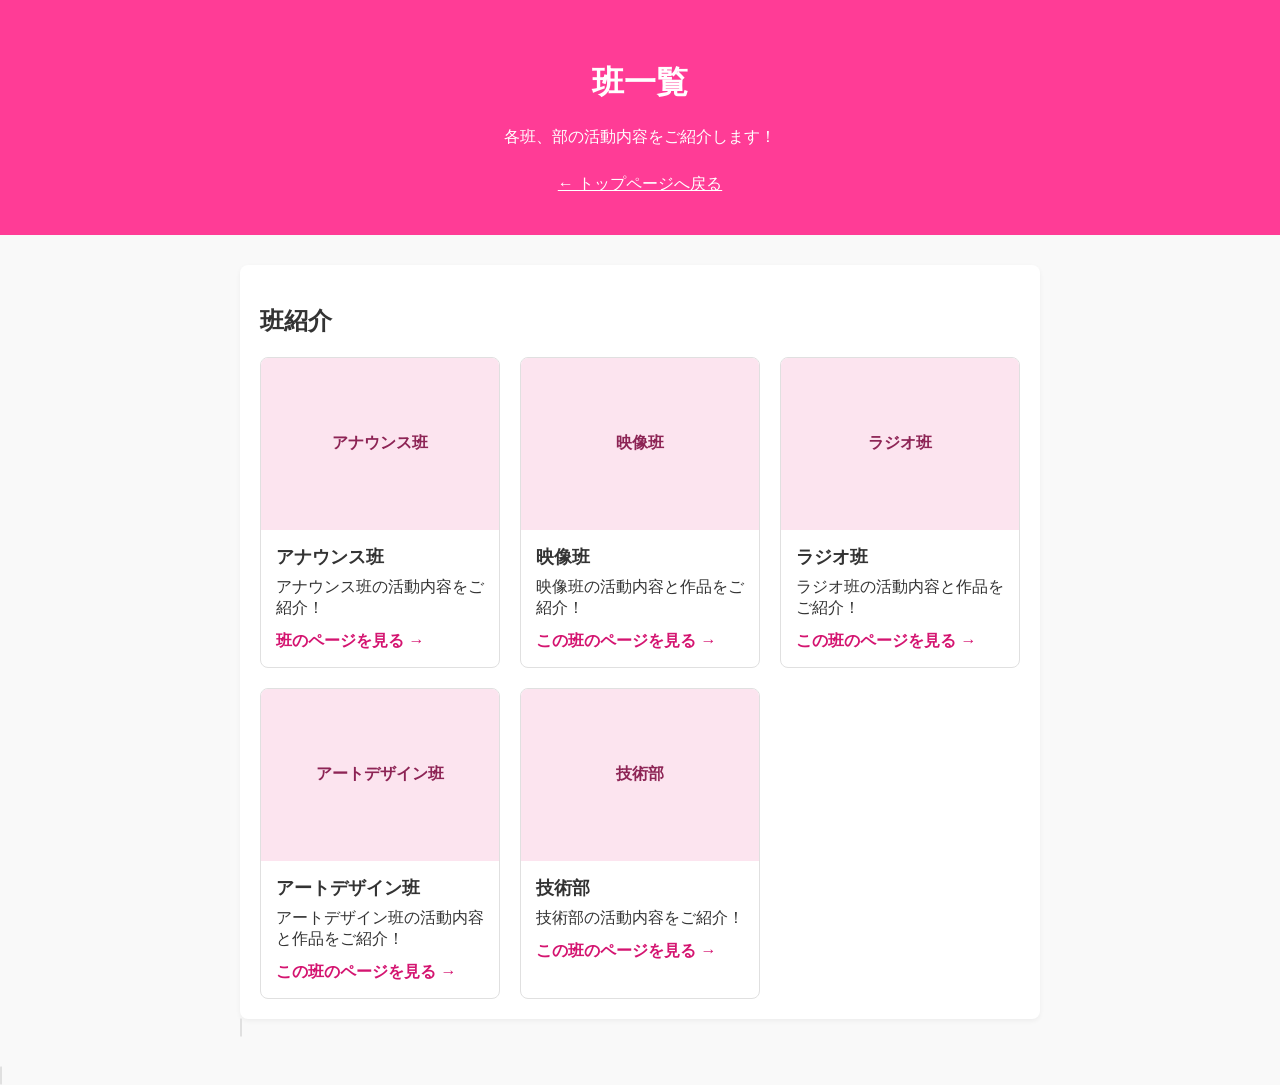
==== teams/index.html @ 5129684e "Add files via upload" ====
<!DOCTYPE html>
<html lang="ja">
<head>
  <meta charset="UTF-8">
  <meta name="viewport" content="width=device-width, initial-scale=1.0">
  <title>班一覧 - 部活動公式サイト</title>
  <link rel="stylesheet" href="../css/style.css">
</head>
<body>
  <header>
    <h1>班一覧</h1>
    <p>各班、部の活動内容をご紹介します！</p>
    <nav>
      <a href="../index.html">← トップページへ戻る</a>
    </nav>
  </header>

  <main>
    <section>
      <h2>班紹介</h2>
      <div class="team-card-container">
        <a class="team-card" href="team-a.html">
          <div class="team-thumbnail" aria-hidden="true">アナウンス班</div>
          <div class="team-card-body">
            <h3>アナウンス班</h3>
            <p>アナウンス班の活動内容をご紹介！</p>
            <span class="team-card-link">班のページを見る →</span>
          </div>
        </a>
        <a class="team-card" href="team-eizo.html">
          <div class="team-thumbnail" aria-hidden="true">映像班</div>
          <div class="team-card-body">
            <h3>映像班</h3>
            <p>映像班の活動内容と作品をご紹介！</p>
            <span class="team-card-link">この班のページを見る →</span>
          </div>
        </a>
        <a class="team-card" href="team-radio.html">
          <div class="team-thumbnail" aria-hidden="true">ラジオ班</div>
          <div class="team-card-body">
            <h3>ラジオ班</h3>
            <p>ラジオ班の活動内容と作品をご紹介！</p>
            <span class="team-card-link">この班のページを見る →</span>
          </div>
        </a>
        <a class="team-card" href="team-artdesign.html">
          <div class="team-thumbnail" aria-hidden="true">アートデザイン班</div>
          <div class="team-card-body">
            <h3>アートデザイン班</h3>
            <p>アートデザイン班の活動内容と作品をご紹介！</p>
            <span class="team-card-link">この班のページを見る →</span>
          </div>
        </a>
        <a class="team-card" href="team-technique.html">
          <div class="team-thumbnail" aria-hidden="true">技術部</div>
          <div class="team-card-body">
            <h3>技術部</h3>
            <p>技術部の活動内容をご紹介！</p>
            <span class="team-card-link">この班のページを見る →</span>
      </div>
    </section>
  </main>
</body>
</html>
---- css/style.css ----
/* 基本的なスタイル */
body {
  font-family: sans-serif;
  margin: 0;
  padding: 0;
  background-color: #f9f9f9;
  color: #333;
}

header {
  background-color: #ff3c96;
  color: white;
  text-align: center;
  padding: 40px 20px;
}

main {
  max-width: 800px;
  margin: 30px auto;
  padding: 0 20px;
}

section {
  background: white;
  padding: 20px;
  border-radius: 8px;
  box-shadow: 0 2px 5px rgba(0,0,0,0.05);
}

/* --- 班ページ・ギャラリー用スタイル --- */

/* トップに戻るナビゲーション */
header nav a {
  color: #fff;
  text-decoration: underline;
  display: inline-block;
  margin-top: 10px;
}

/* 班一覧ページ */
.team-index-link {
  margin-top: 20px;
}

.team-index-button,
.team-card-link {
  color: #d41470;
  font-weight: bold;
}

.team-index-button {
  display: inline-block;
  margin-top: 8px;
}

.team-card-container {
  display: grid;
  grid-template-columns: repeat(auto-fill, minmax(220px, 1fr));
  gap: 20px;
  margin-top: 20px;
}

.team-card {
  color: inherit;
  text-decoration: none;
  border: 1px solid #e0e0e0;
  border-radius: 8px;
  overflow: hidden;
  background-color: #fff;
}

.team-card:hover,
.team-card:focus-visible {
  box-shadow: 0 3px 10px rgba(0, 0, 0, 0.12);
}

.team-thumbnail {
  min-height: 140px;
  padding: 16px;
  background-color: #fce4ef;
  display: flex;
  align-items: center;
  justify-content: center;
  color: #8d2455;
  font-weight: bold;
  text-align: center;
}

.team-card-body {
  padding: 15px;
}

.team-card-body h3 {
  margin: 0 0 8px;
  font-size: 1.1rem;
}

.team-card-body p {
  margin: 0 0 12px;
}

/* カードを並べるグリッドコンテナ */
.card-container {
  display: grid;
  grid-template-columns: repeat(auto-fill, minmax(250px, 1fr));
  gap: 20px;
  margin-top: 20px;
}

/* 制作者ごとの作品グループ */
.creator-group + .creator-group {
  margin-top: 24px;
}

.creator-group h3 {
  margin-top: 0;
}

/* 作品カード */
.work-card {
  border: 1px solid #e0e0e0;
  border-radius: 8px;
  overflow: hidden;
  background-color: #fff;
}

/* 画像が入る前のダミー枠 */
.card-image-placeholder {
  width: 100%;
  height: 160px;
  background-color: #ddd;
  display: flex;
  align-items: center;
  justify-content: center;
  color: #666;
  font-weight: bold;
}

/* 実際に画像（img）を入れた場合 */
.work-card img {
  width: 100%;
  height: 160px;
  object-fit: cover;
}

.card-body {
  padding: 15px;
}

.card-body h3 {
  margin: 0 0 8px 0;
  font-size: 1.1rem;
}

.card-body h4 {
  margin: 0 0 8px 0;
  font-size: 1.1rem;
}

.card-body .author {
  font-size: 0.85rem;
  color: #666;
  margin-bottom: 10px;
}
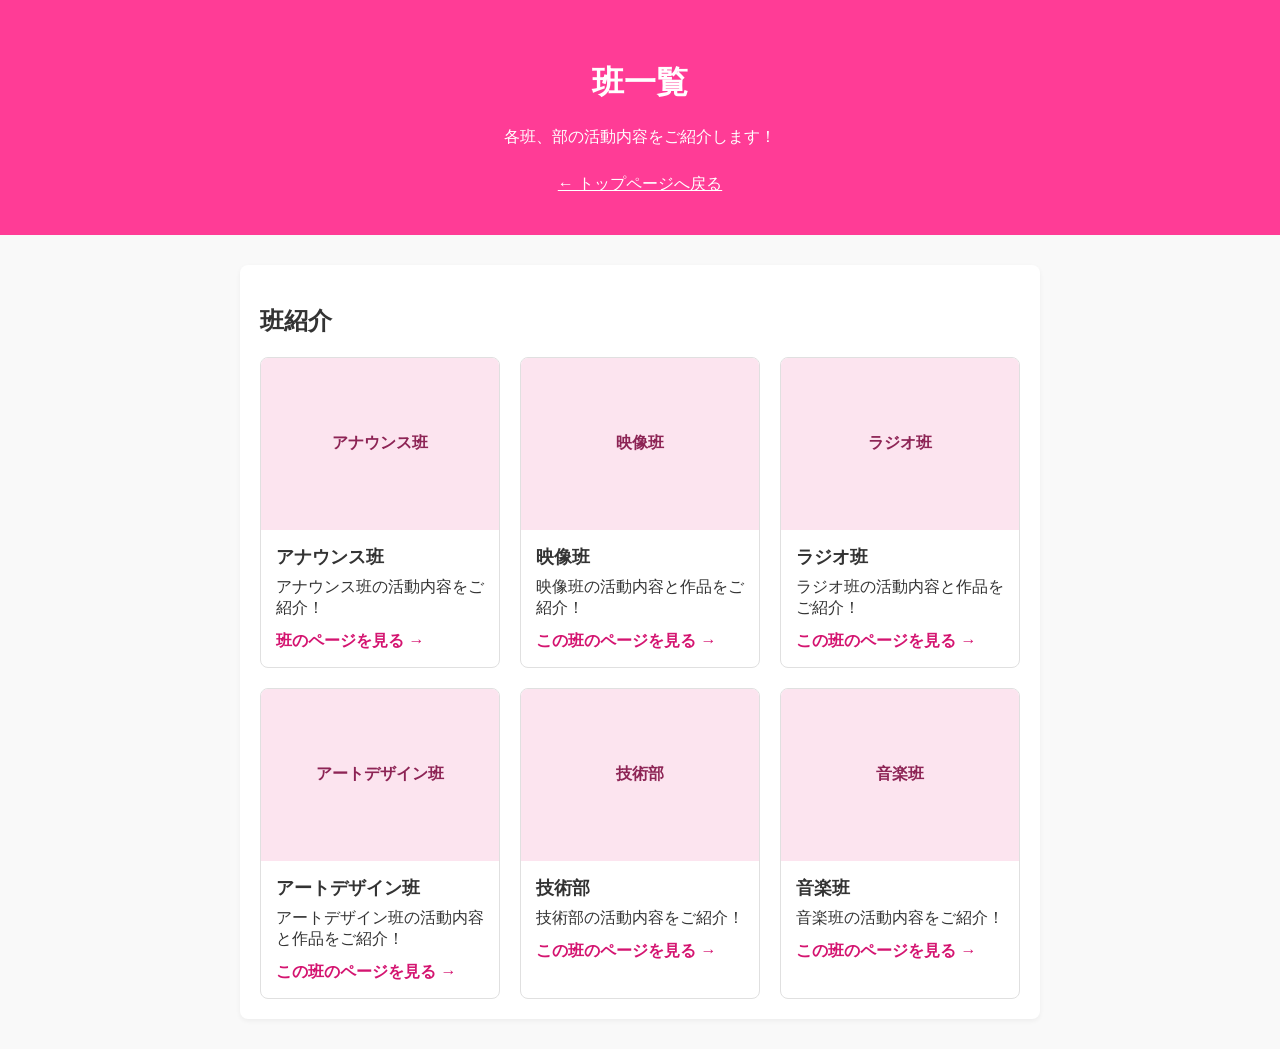
==== commit 9714f2d1: "Add files via upload" ====
--- a/teams/index.html
+++ b/teams/index.html
@@ -3,7 +3,7 @@
 <head>
   <meta charset="UTF-8">
   <meta name="viewport" content="width=device-width, initial-scale=1.0">
-  <title>班一覧 - 部活動公式サイト</title>
+  <title>班一覧 - CBS文化放送局 非公式サイト</title>
   <link rel="stylesheet" href="../css/style.css">
 </head>
 <body>
@@ -57,7 +57,16 @@
             <h3>技術部</h3>
             <p>技術部の活動内容をご紹介！</p>
             <span class="team-card-link">この班のページを見る →</span>
-      </div>
+          </div>
+         </a>
+        <a class="team-card" href="team-music.html">
+          <div class="team-thumbnail" aria-hidden="true">音楽班</div>
+          <div class="team-card-body">
+            <h3>音楽班</h3>
+            <p>音楽班の活動内容をご紹介！</p>
+            <span class="team-card-link">この班のページを見る →</span>
+          </div>
+        </a>
     </section>
   </main>
 </body>
